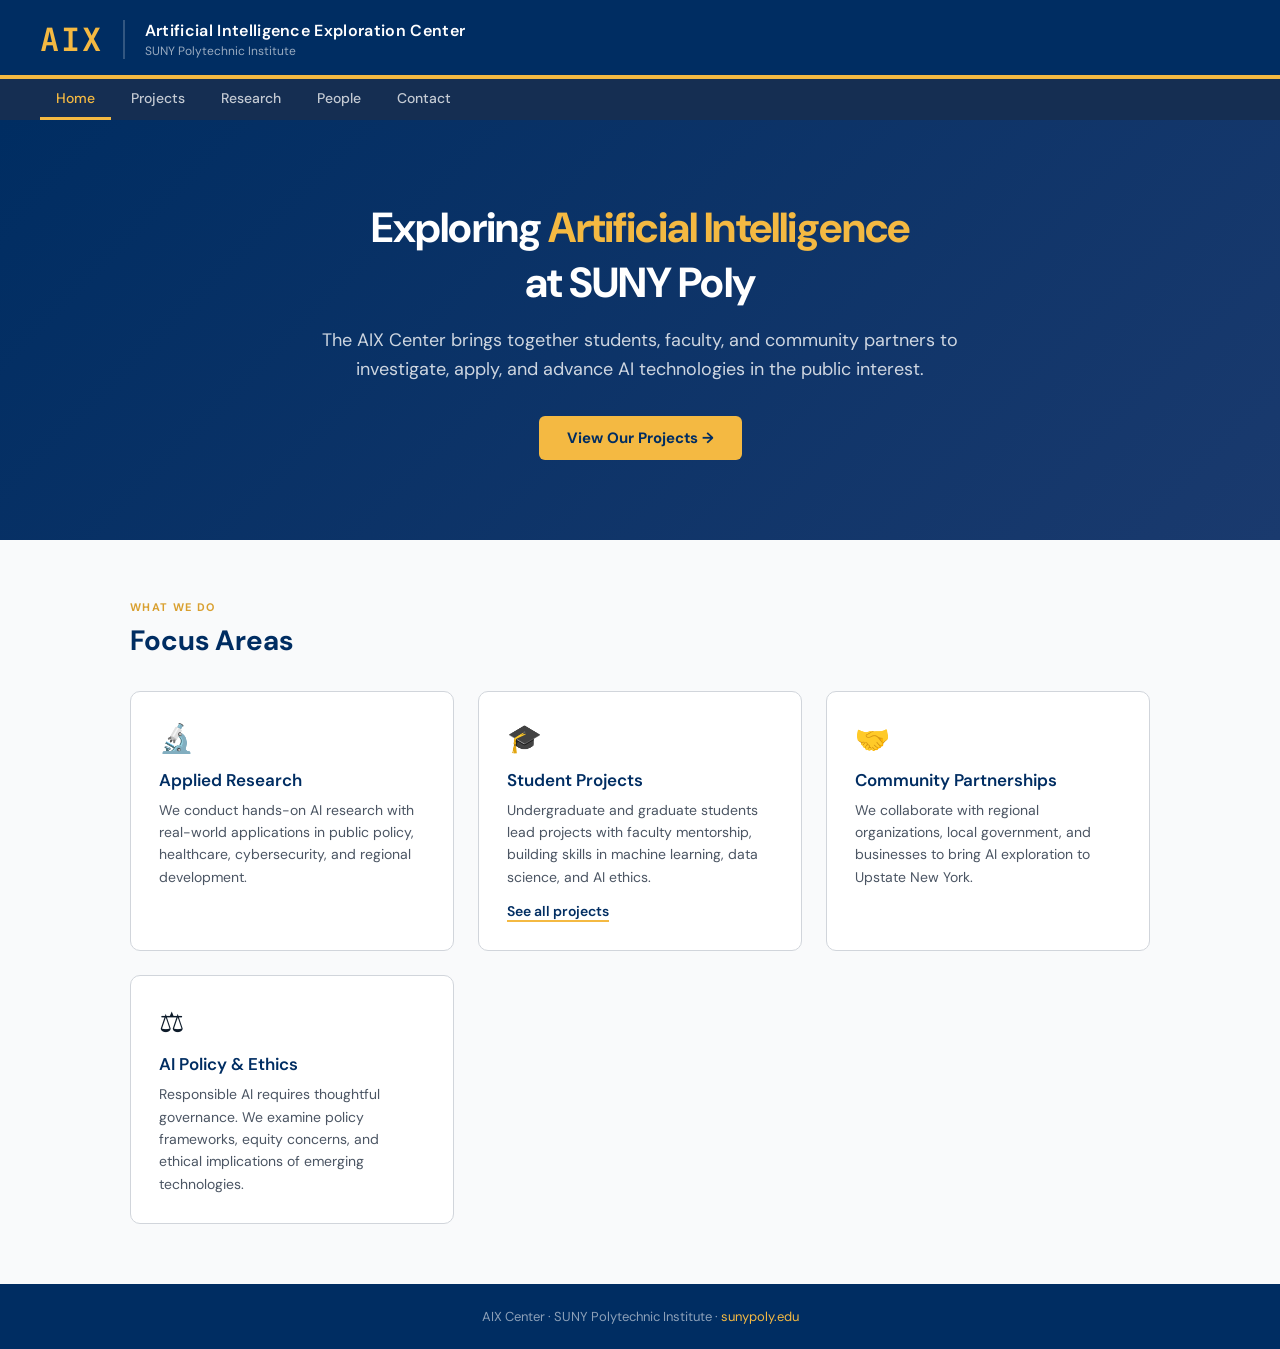
==== index.html @ ee33265c "Initial AIX Center website - index.html: landing page with hero, nav, focus area cards - projects/in" ====
<!DOCTYPE html>
<html lang="en">
<head>
  <meta charset="UTF-8">
  <meta name="viewport" content="width=device-width, initial-scale=1.0">
  <title>AIX Center — SUNY Polytechnic Institute</title>
  <link rel="stylesheet" href="style.css">
</head>
<body>

  <!-- HEADER -->
  <header id="site-header">
    <div class="header-inner">
      <div class="aix-wordmark">AIX</div>
      <div class="header-text">
        <div class="header-title">Artificial Intelligence Exploration Center</div>
        <div class="header-sub">SUNY Polytechnic Institute</div>
      </div>
    </div>
  </header>

  <!-- NAV -->
  <nav id="site-nav">
    <ul>
      <li><a href="index.html" class="active">Home</a></li>
      <li><a href="projects/index.html">Projects</a></li>
      <li><a href="#">Research</a></li>
      <li><a href="#">People</a></li>
      <li><a href="#">Contact</a></li>
    </ul>
  </nav>

  <!-- HERO -->
  <section class="hero">
    <h1>Exploring <span>Artificial Intelligence</span><br>at SUNY Poly</h1>
    <p>The AIX Center brings together students, faculty, and community partners to investigate, apply, and advance AI technologies in the public interest.</p>
    <a href="projects/index.html" class="btn">View Our Projects →</a>
  </section>

  <!-- MAIN -->
  <main>

    <div class="section-label">What We Do</div>
    <h2>Focus Areas</h2>

    <div class="card-grid">

      <div class="card">
        <div class="card-icon">🔬</div>
        <h3>Applied Research</h3>
        <p>We conduct hands-on AI research with real-world applications in public policy, healthcare, cybersecurity, and regional development.</p>
      </div>

      <div class="card">
        <div class="card-icon">🎓</div>
        <h3>Student Projects</h3>
        <p>Undergraduate and graduate students lead projects with faculty mentorship, building skills in machine learning, data science, and AI ethics.</p>
        <a href="projects/index.html">See all projects</a>
      </div>

      <div class="card">
        <div class="card-icon">🤝</div>
        <h3>Community Partnerships</h3>
        <p>We collaborate with regional organizations, local government, and businesses to bring AI exploration to Upstate New York.</p>
      </div>

      <div class="card">
        <div class="card-icon">⚖️</div>
        <h3>AI Policy & Ethics</h3>
        <p>Responsible AI requires thoughtful governance. We examine policy frameworks, equity concerns, and ethical implications of emerging technologies.</p>
      </div>

    </div>

  </main>

  <!-- FOOTER -->
  <footer id="site-footer">
    <p>AIX Center · SUNY Polytechnic Institute · <a href="https://sunypoly.edu" target="_blank">sunypoly.edu</a></p>
  </footer>

</body>
</html>
---- style.css ----
/* AIX Center — SUNY Polytechnic Institute
   Artificial Intelligence Exploration Center
   ----------------------------------------- */

@import url('https://fonts.googleapis.com/css2?family=DM+Sans:opsz,wght@9..40,300;9..40,400;9..40,500;9..40,600;9..40,700&family=JetBrains+Mono:wght@400;500&display=swap');

*, *::before, *::after { margin: 0; padding: 0; box-sizing: border-box; }

:root {
  --navy:      #002D62;
  --navy-mid:  #152E52;
  --navy-light:#1a3a6e;
  --gold:      #F4B942;
  --gold-dark: #d9a030;
  --text:      #0D1B2A;
  --muted:     #4B5563;
  --border:    #D1D5DB;
  --surf:      #F9FAFB;
  --white:     #FFFFFF;
}

html, body {
  height: 100%;
  font-family: 'DM Sans', system-ui, sans-serif;
  -webkit-font-smoothing: antialiased;
  background: var(--surf);
  color: var(--text);
  display: flex;
  flex-direction: column;
  min-height: 100vh;
}

/* ── HEADER ── */
#site-header {
  background: var(--navy);
  padding: 0 40px;
  flex-shrink: 0;
  border-bottom: 4px solid var(--gold);
}

.header-inner {
  display: flex;
  align-items: center;
  gap: 20px;
  padding: 18px 0 14px;
}

.aix-wordmark {
  font-size: 32px;
  font-weight: 700;
  color: var(--gold);
  letter-spacing: 0.06em;
  font-family: 'JetBrains Mono', monospace;
}

.header-text {
  border-left: 2px solid rgba(255,255,255,0.2);
  padding-left: 20px;
}

.header-title {
  font-size: 16px;
  font-weight: 600;
  color: #fff;
  letter-spacing: 0.02em;
}

.header-sub {
  font-size: 12px;
  color: rgba(255,255,255,0.6);
  margin-top: 2px;
}

/* ── NAV ── */
#site-nav {
  background: var(--navy-mid);
  padding: 0 40px;
}

#site-nav ul {
  list-style: none;
  display: flex;
  gap: 4px;
}

#site-nav ul li a {
  display: block;
  padding: 10px 16px;
  color: rgba(255,255,255,0.75);
  text-decoration: none;
  font-size: 14px;
  font-weight: 500;
  border-bottom: 3px solid transparent;
  transition: color 0.15s, border-color 0.15s;
}

#site-nav ul li a:hover,
#site-nav ul li a.active {
  color: var(--gold);
  border-bottom-color: var(--gold);
}

/* ── HERO ── */
.hero {
  background: linear-gradient(135deg, var(--navy) 0%, var(--navy-light) 100%);
  color: white;
  padding: 80px 40px;
  text-align: center;
}

.hero h1 {
  font-size: 42px;
  font-weight: 700;
  margin-bottom: 16px;
  letter-spacing: -0.02em;
}

.hero h1 span { color: var(--gold); }

.hero p {
  font-size: 18px;
  color: rgba(255,255,255,0.8);
  max-width: 640px;
  margin: 0 auto 32px;
  line-height: 1.6;
}

.btn {
  display: inline-block;
  background: var(--gold);
  color: var(--navy);
  padding: 12px 28px;
  border-radius: 6px;
  text-decoration: none;
  font-weight: 700;
  font-size: 15px;
  transition: background 0.15s;
}

.btn:hover { background: var(--gold-dark); }

/* ── MAIN CONTENT ── */
main {
  flex: 1;
  max-width: 1100px;
  margin: 0 auto;
  padding: 60px 40px;
  width: 100%;
}

/* ── SECTION ── */
.section-label {
  font-size: 11px;
  font-weight: 700;
  letter-spacing: 0.12em;
  text-transform: uppercase;
  color: var(--gold-dark);
  margin-bottom: 8px;
}

h2 {
  font-size: 28px;
  font-weight: 700;
  color: var(--navy);
  margin-bottom: 24px;
}

/* ── CARDS ── */
.card-grid {
  display: grid;
  grid-template-columns: repeat(auto-fit, minmax(280px, 1fr));
  gap: 24px;
  margin-top: 32px;
}

.card {
  background: var(--white);
  border: 1px solid var(--border);
  border-radius: 10px;
  padding: 28px;
  transition: box-shadow 0.2s, transform 0.2s;
}

.card:hover {
  box-shadow: 0 8px 24px rgba(0,45,98,0.12);
  transform: translateY(-2px);
}

.card-icon {
  font-size: 28px;
  margin-bottom: 12px;
}

.card h3 {
  font-size: 17px;
  font-weight: 600;
  color: var(--navy);
  margin-bottom: 8px;
}

.card p {
  font-size: 14px;
  color: var(--muted);
  line-height: 1.6;
}

.card a {
  display: inline-block;
  margin-top: 14px;
  font-size: 14px;
  font-weight: 600;
  color: var(--navy);
  text-decoration: none;
  border-bottom: 2px solid var(--gold);
}

.card a:hover { color: var(--gold-dark); }

/* ── PROJECT TABLE (projects/index.html) ── */
.project-table {
  width: 100%;
  border-collapse: collapse;
  margin-top: 24px;
  background: var(--white);
  border-radius: 10px;
  overflow: hidden;
  border: 1px solid var(--border);
}

.project-table th {
  background: var(--navy);
  color: var(--gold);
  text-align: left;
  padding: 14px 20px;
  font-size: 13px;
  font-weight: 600;
  letter-spacing: 0.04em;
}

.project-table td {
  padding: 14px 20px;
  font-size: 14px;
  border-bottom: 1px solid var(--border);
  vertical-align: top;
}

.project-table tr:last-child td { border-bottom: none; }

.project-table tr:hover td { background: #f0f4ff; }

.tag {
  display: inline-block;
  padding: 3px 10px;
  border-radius: 20px;
  font-size: 11px;
  font-weight: 600;
  background: #e6f0ff;
  color: var(--navy);
  margin: 2px 2px 0 0;
}

.status-badge {
  display: inline-block;
  padding: 3px 10px;
  border-radius: 20px;
  font-size: 11px;
  font-weight: 600;
}

.status-active   { background: #dcfce7; color: #166534; }
.status-planning { background: #fef9c3; color: #854d0e; }
.status-complete { background: #e0e7ff; color: #3730a3; }

/* ── FOOTER ── */
#site-footer {
  background: var(--navy);
  color: rgba(255,255,255,0.55);
  text-align: center;
  padding: 24px 40px;
  font-size: 13px;
}

#site-footer a {
  color: var(--gold);
  text-decoration: none;
}

#site-footer a:hover { text-decoration: underline; }
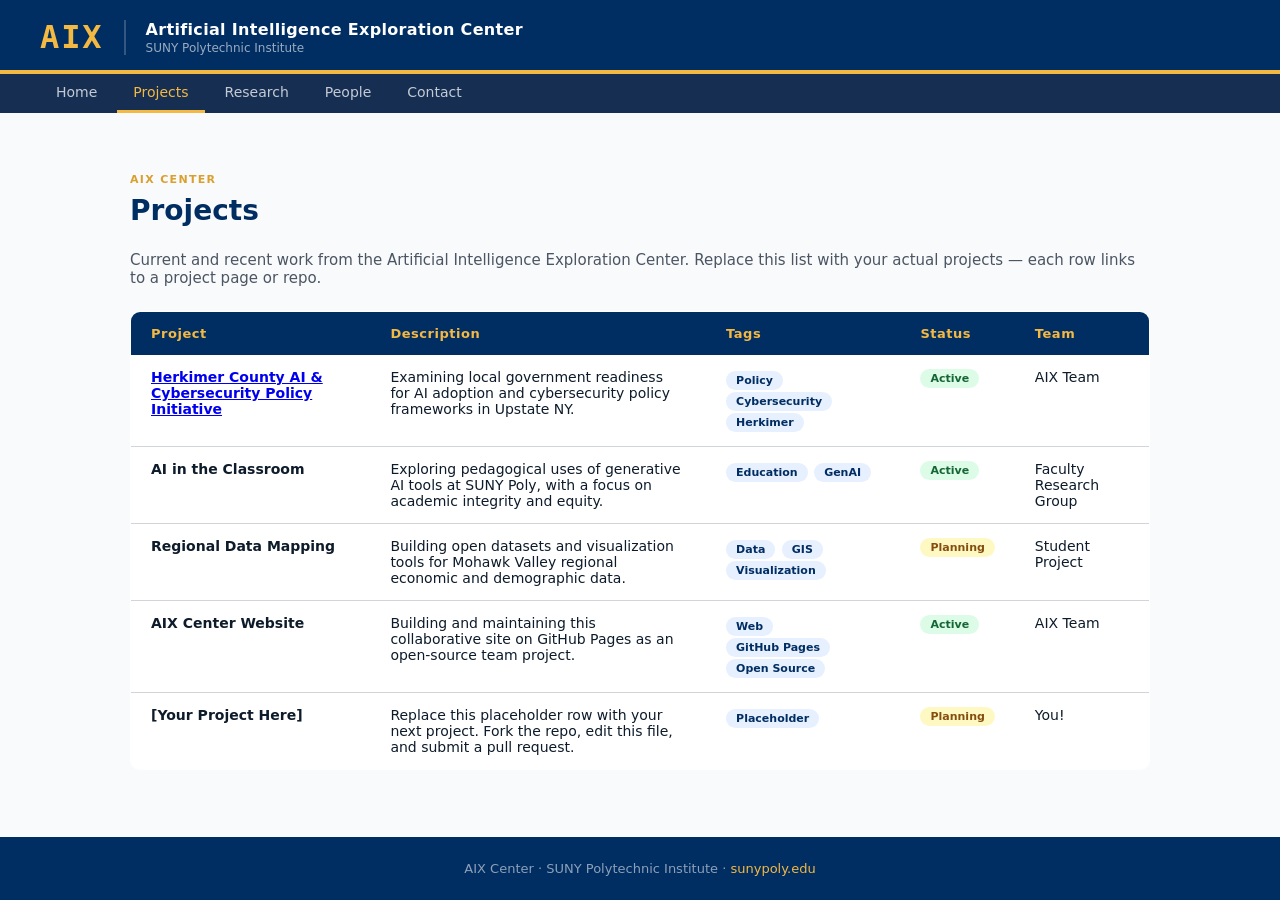
==== commit b4b2d568: "Redirect root to projects index" ====
--- a/index.html
+++ b/index.html
@@ -3,6 +3,7 @@
 <head>
   <meta charset="UTF-8">
   <meta name="viewport" content="width=device-width, initial-scale=1.0">
+  <meta http-equiv="refresh" content="0; url=projects/index.html">
   <title>AIX Center — SUNY Polytechnic Institute</title>
   <link rel="stylesheet" href="style.css">
 </head>
